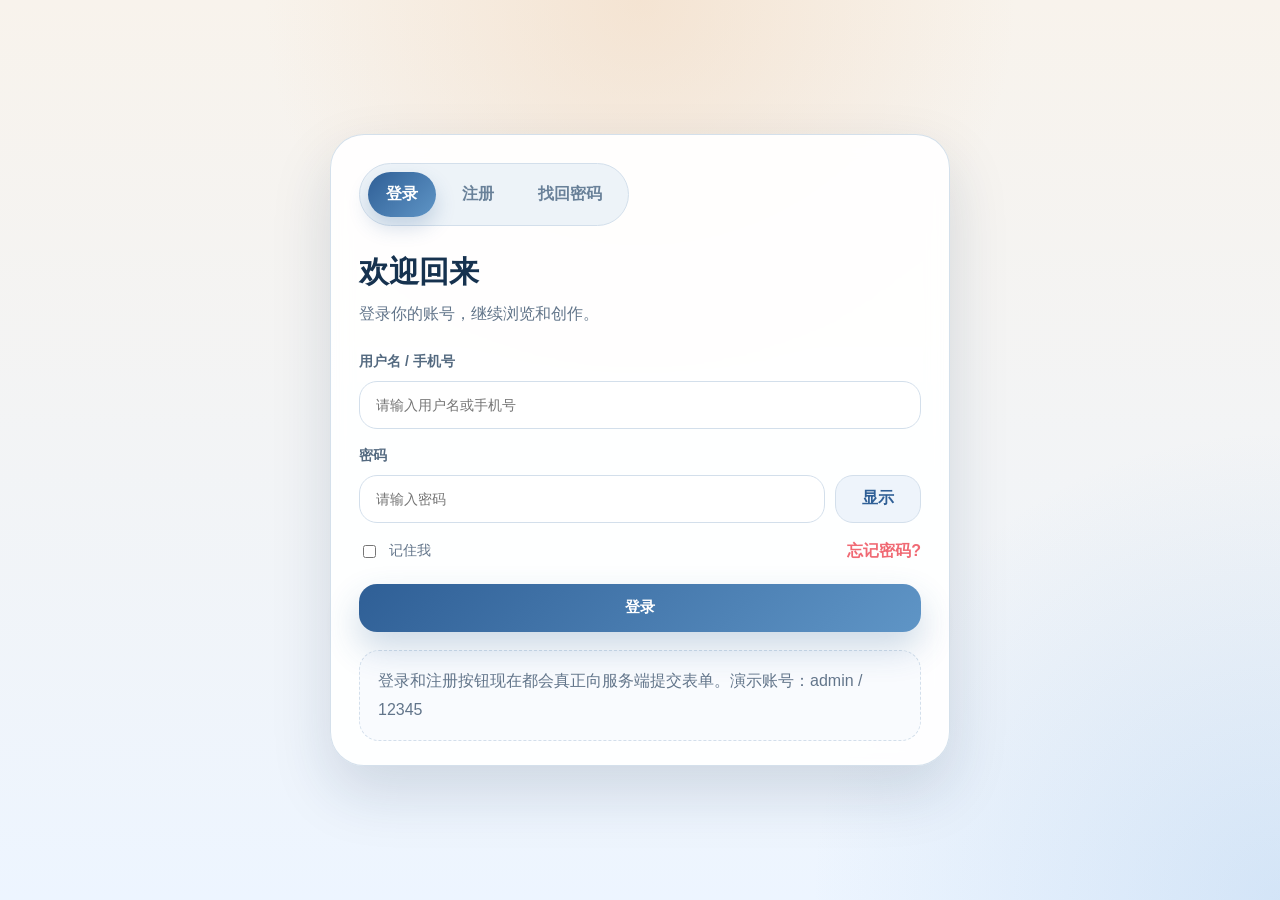
==== login.html @ b020ed33 "First_commit" ====
<!DOCTYPE html>
<html lang="zh-CN">

<head>
  <meta charset="UTF-8">
  <meta name="viewport" content="width=device-width, initial-scale=1.0">
  <title>XIAOCHEN - 登录</title>
  <link rel="stylesheet" href="/css/login.css">
</head>

<body>
  <main class="login-page">
    <section class="login-card">
      <div class="panel-switch" aria-label="登录操作切换">
        <button class="switch-btn active" type="button" data-panel="login">登录</button>
        <button class="switch-btn" type="button" data-panel="register">注册</button>
        <button class="switch-btn" type="button" data-panel="reset">找回密码</button>
      </div>

      <section class="panel active" id="panel-login">
        <h1>欢迎回来</h1>
        <p class="panel-sub">登录你的账号，继续浏览和创作。</p>

        <form id="login-form">
          <label class="field">
            <span>用户名 / 手机号</span>
            <input type="text" id="login-user" name="username" placeholder="请输入用户名或手机号">
          </label>

          <label class="field">
            <span>密码</span>
            <div class="input-row">
              <input type="password" id="login-pwd" name="password" placeholder="请输入密码">
              <button class="ghost-btn" type="button" data-toggle="login-pwd">显示</button>
            </div>
          </label>

          <div class="meta-row">
            <label class="check-row">
              <input type="checkbox" id="remember-me" name="remember">
              <span>记住我</span>
            </label>
            <button class="text-btn" type="button" data-panel-jump="reset">忘记密码?</button>
          </div>

          <button class="submit-btn" type="submit" id="login-submit">登录</button>
        </form>


      </section>

      <section class="panel" id="panel-register">
        <h1>创建账号</h1>
        <p class="panel-sub"></p>

        <form id="register-form">
          <label class="field">
            <span>用户名</span>
            <input type="text" id="register-user" name="username" placeholder="请输入用户名">
          </label>

          <label class="field">
            <span>手机号</span>
            <input type="text" id="register-phone" name="phone" placeholder="请输入手机号">
          </label>

          <label class="field">
            <span>密码</span>
            <input type="password" id="register-pwd" name="password" placeholder="请输入密码">
          </label>

          <label class="field">
            <span>确认密码</span>
            <input type="password" id="register-pwd-confirm" name="password_confirm" placeholder="请再次输入密码">
          </label>

          <button class="submit-btn secondary" type="submit" id="register-submit">完成注册</button>
        </form>
      </section>

      <section class="panel" id="panel-reset">
        <h1>找回密码</h1>
        <p class="panel-sub">当前是演示版本，用来验证前端脚本和后端接口链路，验证码逻辑暂未接入数据库。</p>

        <label class="field">
          <span>手机号</span>
          <input type="text" id="reset-phone" placeholder="请输入已绑定手机号">
        </label>

        <label class="field">
          <span>验证码</span>
          <div class="input-row">
            <input type="text" id="reset-code" placeholder="请输入验证码">
            <button class="ghost-btn" type="button" id="send-code-btn">获取验证码</button>
          </div>
        </label>

        <button class="submit-btn secondary" type="button" id="reset-submit">重置密码</button>
      </section>

      <div class="status-box" id="status-box" aria-live="polite">
      </div>
    </section>
  </main>

  <script src="/js/login.js"></script>
</body>

</html>
---- css/login.css ----
:root {
  --bg-top: #f8f3ec;
  --bg-bottom: #edf5ff;
  --panel: rgba(255, 255, 255, 0.92);
  --text: #16324f;
  --muted: #62758a;
  --line: #d3dfeb;
  --accent: #2f5f96;
  --accent-strong: #5f95c6;
  --accent-soft: #eef4fb;
  --danger: #f06a74;
  --warm: #d96c75;
  --warm-strong: #eca56a;
  --shadow: 0 26px 60px rgba(22, 50, 79, 0.15);
}

* {
  box-sizing: border-box;
}

body {
  margin: 0;
  min-height: 100vh;
  display: flex;
  align-items: center;
  justify-content: center;
  padding: 16px;
  font-family: "Segoe UI", "PingFang SC", sans-serif;
  color: var(--text);
  background:
    radial-gradient(circle at top center, rgba(240, 210, 180, 0.46), transparent 34%),
    radial-gradient(circle at bottom right, rgba(120, 170, 220, 0.22), transparent 30%),
    linear-gradient(180deg, var(--bg-top), var(--bg-bottom));
}

.login-page {
  width: 100%;
  max-width: 620px;
}

.login-card {
  background: var(--panel);
  border: 1px solid rgba(211, 223, 235, 0.96);
  border-radius: 34px;
  padding: 28px 28px 24px;
  box-shadow: var(--shadow);
  backdrop-filter: blur(10px);
}

.panel-switch {
  display: inline-flex;
  gap: 8px;
  padding: 8px;
  border-radius: 999px;
  background: #edf3f8;
  border: 1px solid var(--line);
}

.switch-btn {
  border: none;
  border-radius: 999px;
  padding: 12px 18px;
  font: inherit;
  font-weight: 700;
  color: #698199;
  background: transparent;
  cursor: pointer;
}

.switch-btn.active {
  color: #fff;
  background: linear-gradient(135deg, var(--accent), var(--accent-strong));
  box-shadow: 0 10px 20px rgba(47, 95, 150, 0.22);
}

.panel {
  display: none;
  margin-top: 28px;
}

.panel.active {
  display: block;
}

.panel h1 {
  margin: 0 0 10px;
  font-size: 30px;
  line-height: 1.2;
}

.panel-sub {
  margin: 0 0 26px;
  color: var(--muted);
  font-size: 16px;
  line-height: 1.7;
}

.panel-sub code {
  padding: 2px 6px;
  border-radius: 8px;
  background: #eef4fb;
  color: var(--accent);
}

.field {
  display: block;
  margin-bottom: 18px;
}

.field span {
  display: block;
  margin-bottom: 10px;
  font-size: 14px;
  font-weight: 700;
  color: #546a80;
}

.field input {
  width: 100%;
  height: 48px;
  border-radius: 18px;
  border: 1px solid var(--line);
  background: #fff;
  padding: 0 16px;
  color: var(--text);
  font-size: 14px;
  outline: none;
  transition: border-color 0.2s, box-shadow 0.2s;
}

.field input:focus {
  border-color: #7ca8d3;
  box-shadow: 0 0 0 4px rgba(124, 168, 211, 0.16);
}

.input-row {
  display: grid;
  grid-template-columns: 1fr auto;
  gap: 10px;
}

.ghost-btn,
.submit-btn,
.text-btn {
  font: inherit;
}

.ghost-btn {
  min-width: 86px;
  border: 1px solid var(--line);
  border-radius: 18px;
  background: var(--accent-soft);
  color: var(--accent);
  font-weight: 700;
  padding: 0 16px;
  cursor: pointer;
}

.meta-row {
  display: flex;
  align-items: center;
  justify-content: space-between;
  gap: 12px;
  margin: 6px 0 22px;
}

.check-row {
  display: inline-flex;
  align-items: center;
  gap: 10px;
  color: var(--muted);
  font-size: 14px;
}

.text-btn {
  border: none;
  padding: 0;
  background: transparent;
  color: var(--danger);
  font-weight: 700;
  cursor: pointer;
}

.submit-btn {
  width: 100%;
  height: 48px;
  border: none;
  border-radius: 18px;
  background: linear-gradient(135deg, var(--accent), var(--accent-strong));
  color: #fff;
  font-size: 15px;
  font-weight: 800;
  cursor: pointer;
  box-shadow: 0 16px 34px rgba(47, 95, 150, 0.24);
}

.submit-btn.secondary {
  background: linear-gradient(135deg, var(--warm), var(--warm-strong));
  box-shadow: 0 16px 34px rgba(217, 108, 117, 0.22);
}

.submit-btn:disabled,
.ghost-btn:disabled {
  cursor: not-allowed;
  opacity: 0.72;
}

.hint-text {
  margin: 14px 0 0;
  color: var(--muted);
  font-size: 13px;
}

.status-box {
  min-height: 64px;
  margin-top: 18px;
  padding: 16px 18px;
  border-radius: 20px;
  border: 1px dashed var(--line);
  background: #f9fbfe;
  color: var(--muted);
  line-height: 1.8;
}

.status-box.ok {
  border-style: solid;
  border-color: #bbdfc3;
  background: #edf9ef;
  color: #24613a;
}

.status-box.err {
  border-style: solid;
  border-color: #efc3c8;
  background: #fff2f3;
  color: #9a2f39;
}

@media (max-width: 640px) {
  body {
    padding: 10px;
  }

  .login-card {
    padding: 22px 18px 20px;
    border-radius: 26px;
  }

  .panel h1 {
    font-size: 26px;
  }

  .panel-sub {
    font-size: 15px;
  }

  .input-row {
    grid-template-columns: 1fr;
  }

  .ghost-btn {
    height: 46px;
  }

  .meta-row {
    align-items: flex-start;
    flex-direction: column;
  }
}
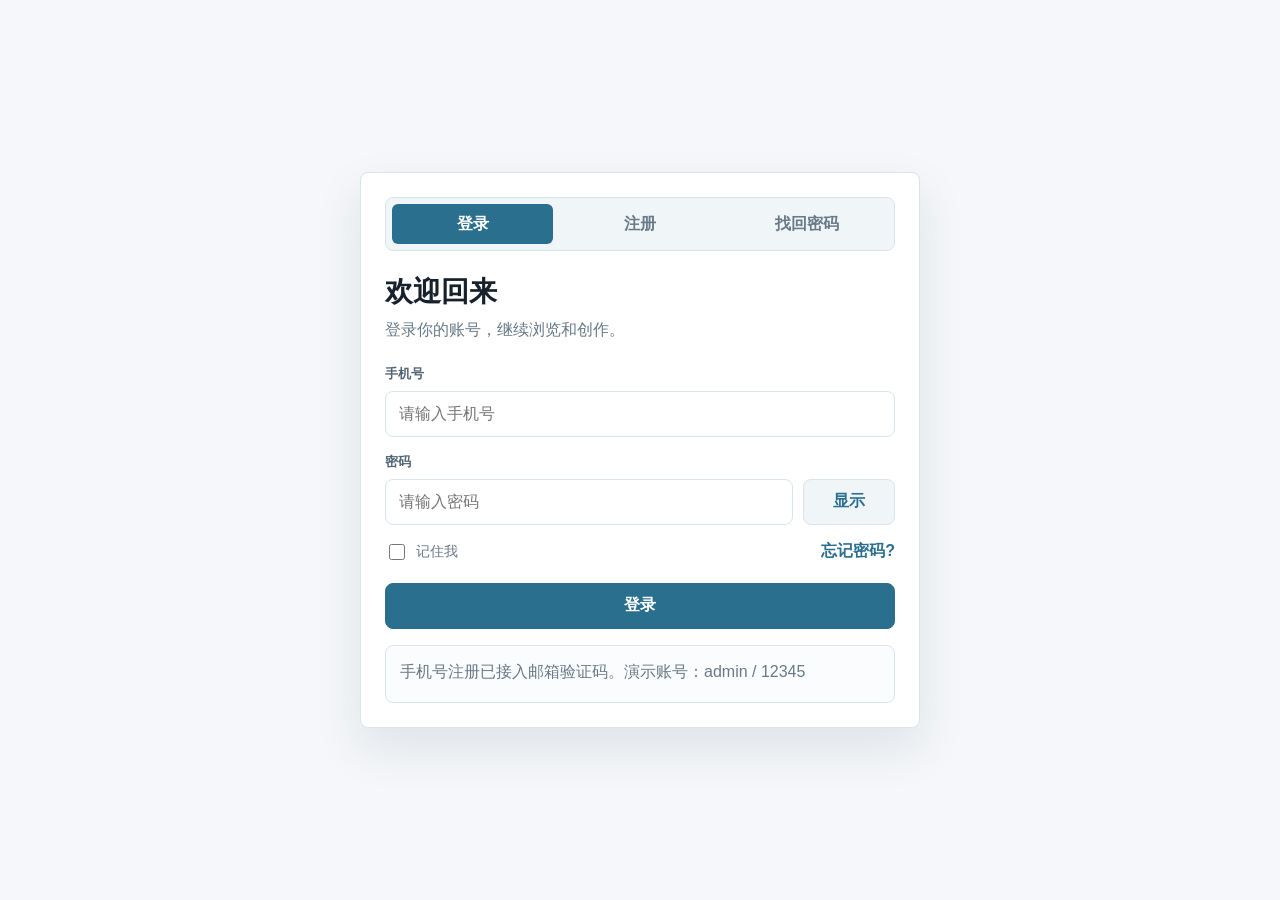
==== commit a71111dc: "Optimize frontend and registration flow" ====
--- a/login.html
+++ b/login.html
@@ -23,8 +23,8 @@
 
         <form id="login-form">
           <label class="field">
-            <span>用户名 / 手机号</span>
-            <input type="text" id="login-user" name="username" placeholder="请输入用户名或手机号">
+            <span>手机号</span>
+            <input type="text" id="login-user" name="username" placeholder="请输入手机号">
           </label>
 
           <label class="field">
@@ -45,23 +45,29 @@
 
           <button class="submit-btn" type="submit" id="login-submit">登录</button>
         </form>
-
-
       </section>
 
       <section class="panel" id="panel-register">
-        <h1>创建账号</h1>
-        <p class="panel-sub"></p>
+        <h1>手机号注册</h1>
+        <p class="panel-sub">使用手机号作为登录账号，邮箱验证码用于确认本次注册。</p>
 
         <form id="register-form">
           <label class="field">
-            <span>用户名</span>
-            <input type="text" id="register-user" name="username" placeholder="请输入用户名">
+            <span>手机号</span>
+            <input type="text" id="register-phone" name="phone" placeholder="请输入 11 位手机号">
           </label>
 
           <label class="field">
-            <span>手机号</span>
-            <input type="text" id="register-phone" name="phone" placeholder="请输入手机号">
+            <span>邮箱</span>
+            <input type="email" id="register-email" name="email" placeholder="请输入接收验证码的邮箱">
+          </label>
+
+          <label class="field">
+            <span>邮箱验证码</span>
+            <div class="input-row">
+              <input type="text" id="register-email-code" name="email_code" placeholder="请输入 6 位验证码">
+              <button class="ghost-btn" type="button" id="register-send-code-btn">获取验证码</button>
+            </div>
           </label>
 
           <label class="field">
@@ -80,7 +86,7 @@
 
       <section class="panel" id="panel-reset">
         <h1>找回密码</h1>
-        <p class="panel-sub">当前是演示版本，用来验证前端脚本和后端接口链路，验证码逻辑暂未接入数据库。</p>
+        <p class="panel-sub">当前找回密码接口仍是占位版本，注册流程已经接入邮箱验证码。</p>
 
         <label class="field">
           <span>手机号</span>
@@ -98,12 +104,11 @@
         <button class="submit-btn secondary" type="button" id="reset-submit">重置密码</button>
       </section>
 
-      <div class="status-box" id="status-box" aria-live="polite">
-      </div>
+      <div class="status-box" id="status-box" aria-live="polite"></div>
     </section>
   </main>
 
   <script src="/js/login.js"></script>
 </body>
 
-</html>+</html>
--- a/css/login.css
+++ b/css/login.css
@@ -1,17 +1,15 @@
 :root {
-  --bg-top: #f8f3ec;
-  --bg-bottom: #edf5ff;
-  --panel: rgba(255, 255, 255, 0.92);
-  --text: #16324f;
-  --muted: #62758a;
-  --line: #d3dfeb;
-  --accent: #2f5f96;
-  --accent-strong: #5f95c6;
-  --accent-soft: #eef4fb;
-  --danger: #f06a74;
-  --warm: #d96c75;
-  --warm-strong: #eca56a;
-  --shadow: 0 26px 60px rgba(22, 50, 79, 0.15);
+  --page: #f5f7fa;
+  --surface: #ffffff;
+  --surface-soft: #f0f5f8;
+  --text: #17212b;
+  --muted: #687987;
+  --line: #dbe4ec;
+  --accent: #2b6f8f;
+  --accent-strong: #235c77;
+  --danger: #a43b45;
+  --success: #28784f;
+  --shadow: 0 20px 48px rgba(30, 45, 60, 0.1);
 }
 
 * {
@@ -24,58 +22,58 @@
   display: flex;
   align-items: center;
   justify-content: center;
-  padding: 16px;
-  font-family: "Segoe UI", "PingFang SC", sans-serif;
+  padding: 18px;
+  font-family: "Segoe UI", "PingFang SC", "Microsoft YaHei", sans-serif;
   color: var(--text);
-  background:
-    radial-gradient(circle at top center, rgba(240, 210, 180, 0.46), transparent 34%),
-    radial-gradient(circle at bottom right, rgba(120, 170, 220, 0.22), transparent 30%),
-    linear-gradient(180deg, var(--bg-top), var(--bg-bottom));
+  background: var(--page);
+}
+
+button,
+input {
+  font: inherit;
 }
 
 .login-page {
-  width: 100%;
-  max-width: 620px;
+  width: min(100%, 560px);
 }
 
 .login-card {
-  background: var(--panel);
-  border: 1px solid rgba(211, 223, 235, 0.96);
-  border-radius: 34px;
-  padding: 28px 28px 24px;
+  background: var(--surface);
+  border: 1px solid var(--line);
+  border-radius: 8px;
+  padding: 24px;
   box-shadow: var(--shadow);
-  backdrop-filter: blur(10px);
 }
 
 .panel-switch {
-  display: inline-flex;
-  gap: 8px;
-  padding: 8px;
-  border-radius: 999px;
-  background: #edf3f8;
+  display: grid;
+  grid-template-columns: repeat(3, minmax(0, 1fr));
+  gap: 6px;
+  padding: 6px;
+  border-radius: 8px;
+  background: var(--surface-soft);
   border: 1px solid var(--line);
 }
 
 .switch-btn {
+  min-height: 40px;
   border: none;
-  border-radius: 999px;
-  padding: 12px 18px;
-  font: inherit;
-  font-weight: 700;
-  color: #698199;
+  border-radius: 6px;
+  padding: 0 12px;
+  color: var(--muted);
   background: transparent;
+  font-weight: 750;
   cursor: pointer;
 }
 
 .switch-btn.active {
   color: #fff;
-  background: linear-gradient(135deg, var(--accent), var(--accent-strong));
-  box-shadow: 0 10px 20px rgba(47, 95, 150, 0.22);
+  background: var(--accent);
 }
 
 .panel {
   display: none;
-  margin-top: 28px;
+  margin-top: 24px;
 }
 
 .panel.active {
@@ -83,59 +81,50 @@
 }
 
 .panel h1 {
-  margin: 0 0 10px;
-  font-size: 30px;
+  margin: 0 0 8px;
+  font-size: 28px;
   line-height: 1.2;
 }
 
 .panel-sub {
-  margin: 0 0 26px;
-  color: var(--muted);
-  font-size: 16px;
-  line-height: 1.7;
-}
-
-.panel-sub code {
-  padding: 2px 6px;
-  border-radius: 8px;
-  background: #eef4fb;
-  color: var(--accent);
+  margin: 0 0 22px;
+  color: var(--muted);
+  line-height: 1.65;
 }
 
 .field {
   display: block;
-  margin-bottom: 18px;
+  margin-bottom: 16px;
 }
 
 .field span {
   display: block;
-  margin-bottom: 10px;
-  font-size: 14px;
-  font-weight: 700;
-  color: #546a80;
+  margin-bottom: 8px;
+  color: #526575;
+  font-size: 13px;
+  font-weight: 800;
 }
 
 .field input {
   width: 100%;
-  height: 48px;
-  border-radius: 18px;
-  border: 1px solid var(--line);
+  height: 46px;
+  border: 1px solid var(--line);
+  border-radius: 8px;
   background: #fff;
-  padding: 0 16px;
+  padding: 0 13px;
   color: var(--text);
-  font-size: 14px;
   outline: none;
-  transition: border-color 0.2s, box-shadow 0.2s;
+  transition: border-color 0.18s, box-shadow 0.18s;
 }
 
 .field input:focus {
-  border-color: #7ca8d3;
-  box-shadow: 0 0 0 4px rgba(124, 168, 211, 0.16);
+  border-color: #8db5c8;
+  box-shadow: 0 0 0 3px rgba(43, 111, 143, 0.12);
 }
 
 .input-row {
   display: grid;
-  grid-template-columns: 1fr auto;
+  grid-template-columns: minmax(0, 1fr) auto;
   gap: 10px;
 }
 
@@ -146,13 +135,14 @@
 }
 
 .ghost-btn {
-  min-width: 86px;
-  border: 1px solid var(--line);
-  border-radius: 18px;
-  background: var(--accent-soft);
+  min-width: 92px;
+  min-height: 46px;
+  border: 1px solid var(--line);
+  border-radius: 8px;
+  background: var(--surface-soft);
   color: var(--accent);
-  font-weight: 700;
-  padding: 0 16px;
+  font-weight: 750;
+  padding: 0 14px;
   cursor: pointer;
 }
 
@@ -161,105 +151,96 @@
   align-items: center;
   justify-content: space-between;
   gap: 12px;
-  margin: 6px 0 22px;
+  margin: 4px 0 20px;
 }
 
 .check-row {
   display: inline-flex;
   align-items: center;
-  gap: 10px;
+  gap: 8px;
   color: var(--muted);
   font-size: 14px;
+}
+
+.check-row input {
+  width: 16px;
+  height: 16px;
 }
 
 .text-btn {
   border: none;
   padding: 0;
   background: transparent;
-  color: var(--danger);
-  font-weight: 700;
+  color: var(--accent);
+  font-weight: 750;
   cursor: pointer;
 }
 
 .submit-btn {
   width: 100%;
-  height: 48px;
-  border: none;
-  border-radius: 18px;
-  background: linear-gradient(135deg, var(--accent), var(--accent-strong));
+  height: 46px;
+  border: 1px solid var(--accent);
+  border-radius: 8px;
+  background: var(--accent);
   color: #fff;
-  font-size: 15px;
   font-weight: 800;
   cursor: pointer;
-  box-shadow: 0 16px 34px rgba(47, 95, 150, 0.24);
 }
 
 .submit-btn.secondary {
-  background: linear-gradient(135deg, var(--warm), var(--warm-strong));
-  box-shadow: 0 16px 34px rgba(217, 108, 117, 0.22);
+  background: var(--accent-strong);
+  border-color: var(--accent-strong);
 }
 
 .submit-btn:disabled,
 .ghost-btn:disabled {
   cursor: not-allowed;
-  opacity: 0.72;
-}
-
-.hint-text {
-  margin: 14px 0 0;
-  color: var(--muted);
-  font-size: 13px;
+  opacity: 0.62;
 }
 
 .status-box {
-  min-height: 64px;
-  margin-top: 18px;
-  padding: 16px 18px;
-  border-radius: 20px;
-  border: 1px dashed var(--line);
-  background: #f9fbfe;
-  color: var(--muted);
-  line-height: 1.8;
+  min-height: 58px;
+  margin-top: 16px;
+  padding: 13px 14px;
+  border-radius: 8px;
+  border: 1px solid var(--line);
+  background: #fbfcfe;
+  color: var(--muted);
+  line-height: 1.65;
 }
 
 .status-box.ok {
-  border-style: solid;
-  border-color: #bbdfc3;
-  background: #edf9ef;
-  color: #24613a;
+  border-color: #b8d8c6;
+  background: #eff8f3;
+  color: var(--success);
 }
 
 .status-box.err {
-  border-style: solid;
-  border-color: #efc3c8;
-  background: #fff2f3;
-  color: #9a2f39;
-}
-
-@media (max-width: 640px) {
+  border-color: #ecc1c6;
+  background: #fff4f5;
+  color: var(--danger);
+}
+
+@media (max-width: 560px) {
   body {
     padding: 10px;
+    align-items: flex-start;
   }
 
   .login-card {
-    padding: 22px 18px 20px;
-    border-radius: 26px;
+    padding: 18px;
+  }
+
+  .panel-switch {
+    grid-template-columns: 1fr;
   }
 
   .panel h1 {
-    font-size: 26px;
-  }
-
-  .panel-sub {
-    font-size: 15px;
+    font-size: 25px;
   }
 
   .input-row {
     grid-template-columns: 1fr;
-  }
-
-  .ghost-btn {
-    height: 46px;
   }
 
   .meta-row {
